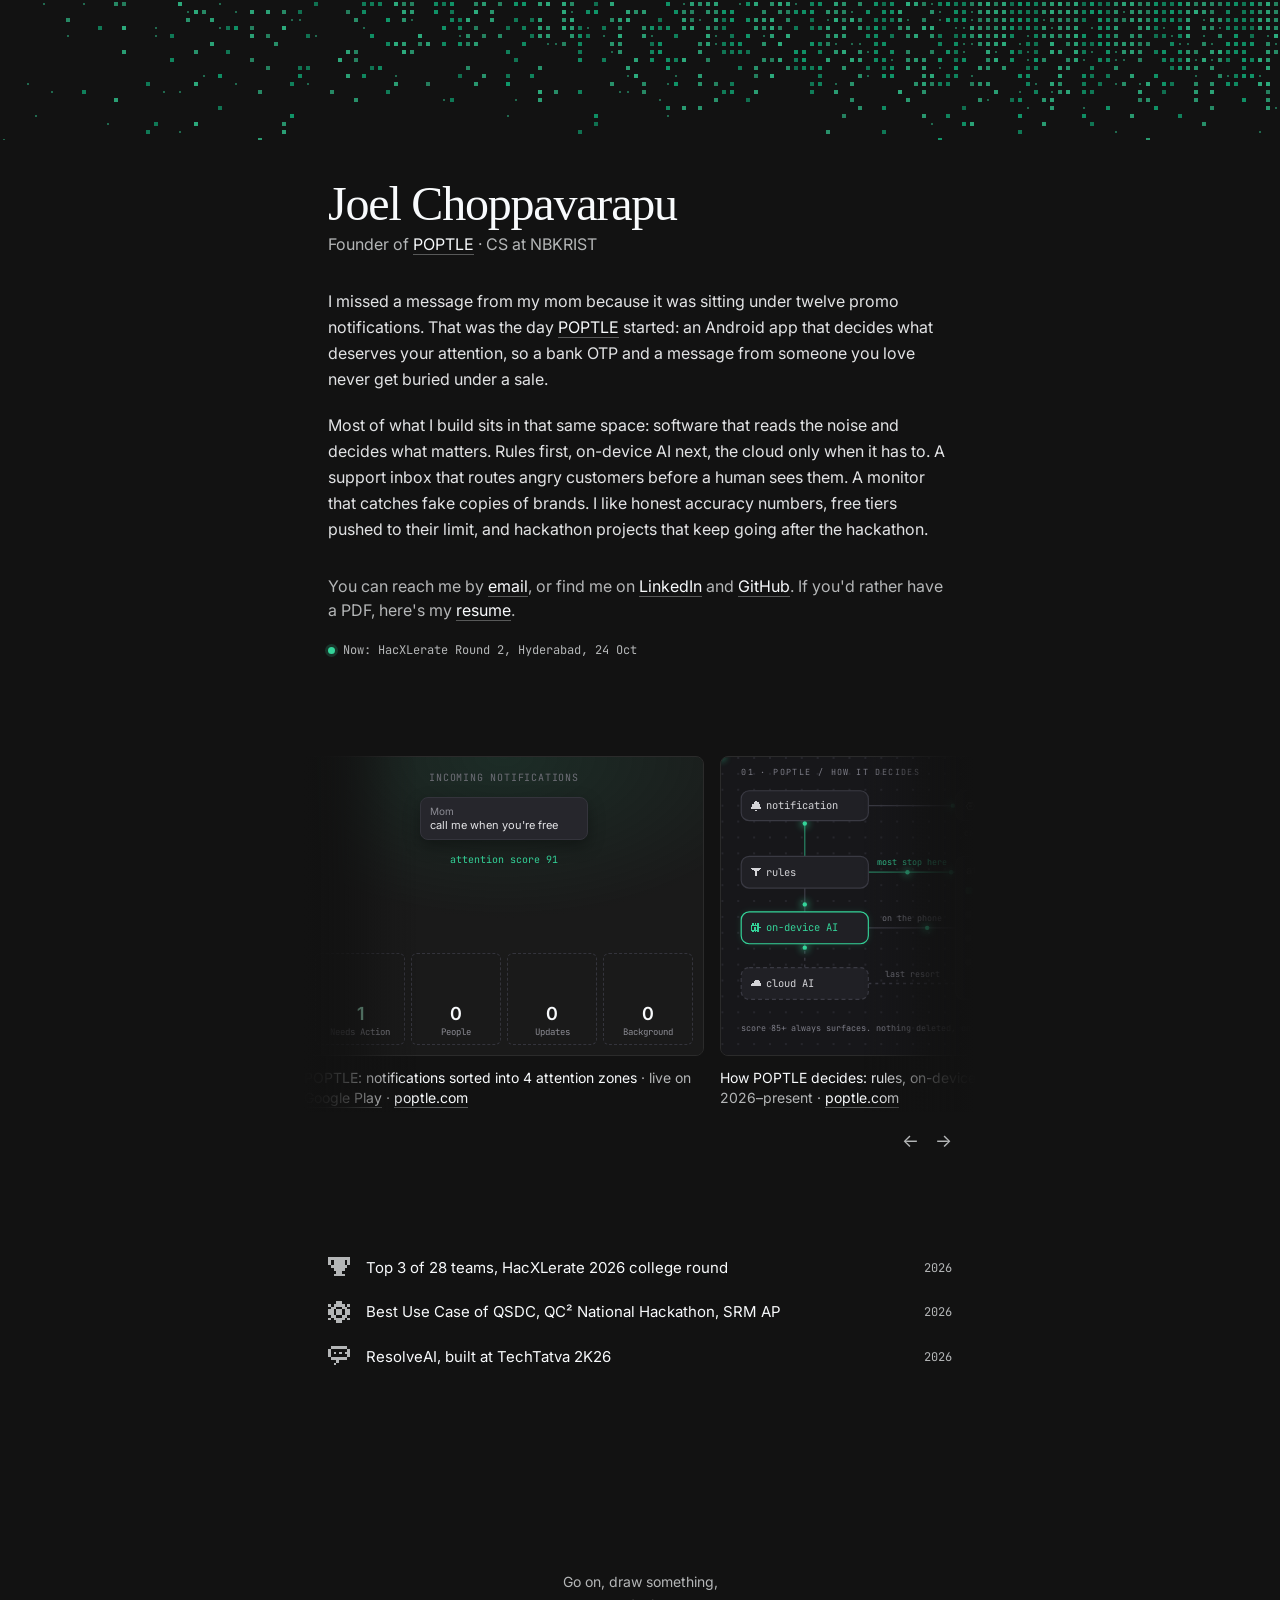
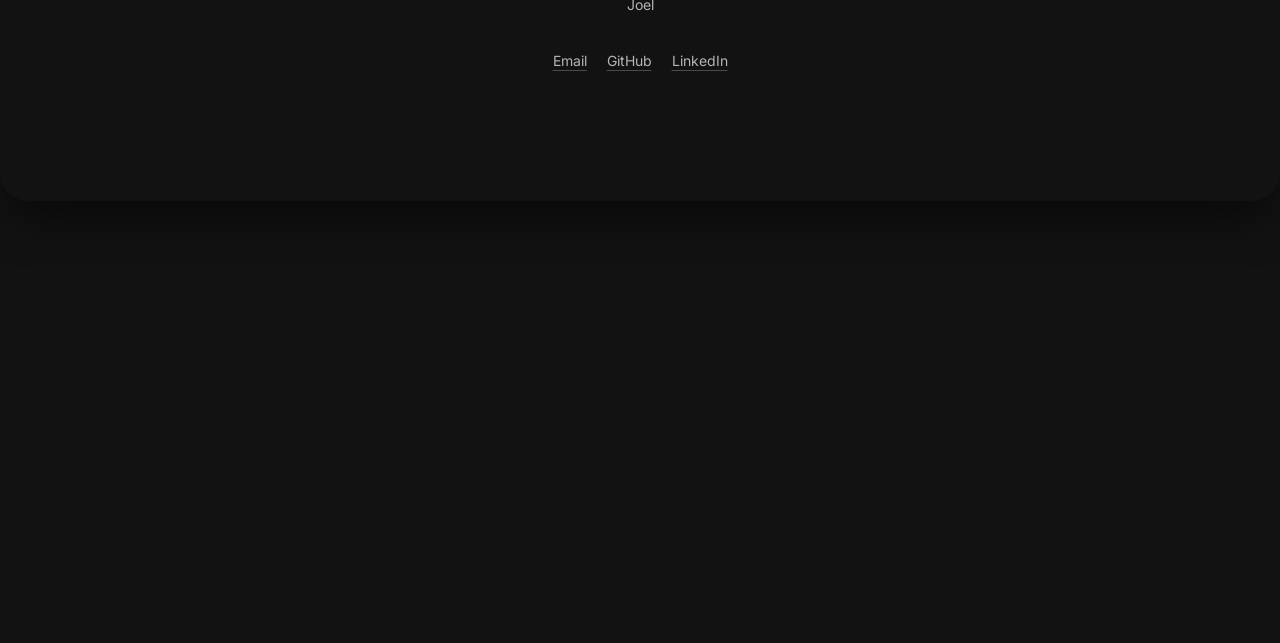
==== index.html @ 9362f7d1 "Portfolio site: home, project diagrams, recognition, drawing wall, resume Co-Authored-By: Claude Opu" ====
<!doctype html>
<html lang="en">
<head>
<meta charset="utf-8">
<meta name="viewport" content="width=device-width,initial-scale=1">
<title>Joel Choppavarapu</title>
<meta name="description" content="Joel Choppavarapu, founder of POPTLE: an Android app that sorts notifications by what actually deserves your attention.">
<meta name="theme-color" content="#121212">
<link rel="preconnect" href="https://fonts.googleapis.com">
<link href="https://fonts.googleapis.com/css2?family=Inter:wght@400;500;600&family=JetBrains+Mono&display=swap" rel="stylesheet">
<link rel="stylesheet" href="/site.css">
</head>
<body>
<div class="sheet">
  <div class="hero-art"><canvas id="halftone" aria-hidden="true"></canvas></div>

  <main>
    <div class="col">
      <header class="intro">
        <h1 class="name">Joel Choppavarapu</h1>
        <p class="sub">Founder of <a class="link" href="https://poptle.com">POPTLE</a> · CS at NBKRIST</p>
        <div class="bio">
          <p>I missed a message from my mom because it was sitting under twelve promo notifications. That was the day <a class="link" href="https://play.google.com/store/apps/details?id=com.poptle.app">POPTLE</a> started: an Android app that decides what deserves your attention, so a bank OTP and a message from someone you love never get buried under a sale.</p>
          <p>Most of what I build sits in that same space: software that reads the noise and decides what matters. Rules first, on-device AI next, the cloud only when it has to. A support inbox that routes angry customers before a human sees them. A monitor that catches fake copies of brands. I like honest accuracy numbers, free tiers pushed to their limit, and hackathon projects that keep going after the hackathon.</p>
        </div>
        <p class="contact">You can reach me by <a class="link" href="mailto:choppavarapujoel@gmail.com">email</a>, or find me on <a class="link" href="https://www.linkedin.com/in/joel-choppavarapu-424691303/">LinkedIn</a> and <a class="link" href="https://github.com/Joel-Judson-Paul77">GitHub</a>. If you'd rather have a PDF, here's my <a class="link" href="/JoelChoppavarapuResume.pdf">resume</a>.</p>
        <p class="now">Now: HacXLerate Round 2, Hyderabad, 24 Oct</p>
      </header>

      <section class="proj-sec" aria-label="Work and projects">
        <div class="rail">
          <ul class="track">
            <li class="proj">
              <div class="art" data-sorter></div>
              <p class="cap"><span class="t">POPTLE: notifications sorted into 4 attention zones</span> · live on <a class="link" href="https://play.google.com/store/apps/details?id=com.poptle.app">Google Play</a> · <a class="link" href="https://poptle.com">poptle.com</a></p>
            </li>
            <li class="proj">
              <div class="art" data-sketch="poptle"></div>
              <p class="cap"><span class="t">How POPTLE decides: rules, on-device AI, then cloud</span> · 2026–present · <a class="link" href="https://poptle.com">poptle.com</a></p>
            </li>
            <li class="proj">
              <div class="art" data-sketch="clonex"></div>
              <p class="cap"><span class="t">CloneX: brand impersonation monitor</span> · HacXLerate top 3 of 28 · <a class="link" href="https://github.com/Joel-Judson-Paul77/clonex">GitHub</a></p>
            </li>
            <li class="proj">
              <div class="art" data-sketch="resolveai"></div>
              <p class="cap"><span class="t">ResolveAI: support triage on n8n and Gemini</span> · TechTatva 2K26</p>
            </li>
            <li class="proj">
              <div class="art" data-sketch="qsdc"></div>
              <p class="cap"><span class="t">Quantum superdense coding</span> · award, SRM University AP · <a class="link" href="https://qec-dense.streamlit.app">Live demo</a> · <a class="link" href="https://github.com/Joel-Judson-Paul77/qec-dense">GitHub</a></p>
            </li>
          </ul>
          <div class="fade l" aria-hidden="true"></div>
          <div class="fade r" aria-hidden="true"></div>
        </div>
        <div class="arrows"><button id="prev" aria-label="Previous">←</button><button id="next" aria-label="Next">→</button></div>
      </section>


      <section class="list-sec" aria-label="Recognition">
        <ul class="rows">
          <li><a href="https://github.com/Joel-Judson-Paul77/clonex" data-icon="trophy"><span class="t">Top 3 of 28 teams, HacXLerate 2026 college round</span><span class="yr">2026</span></a></li>
          <li><a href="https://qec-dense.streamlit.app" data-icon="atom"><span class="t">Best Use Case of QSDC, QC² National Hackathon, SRM AP</span><span class="yr">2026</span></a></li>
          <li><a href="https://github.com/Joel-Judson-Paul77" data-icon="chat"><span class="t">ResolveAI, built at TechTatva 2K26</span><span class="yr">2026</span></a></li>
        </ul>
      </section>
    </div>

    <div class="foot">
      <p>Go on, draw something,<br>Joel</p>
      <div class="links"><a class="link" href="mailto:choppavarapujoel@gmail.com">Email</a><a class="link" href="https://github.com/Joel-Judson-Paul77">GitHub</a><a class="link" href="https://www.linkedin.com/in/joel-choppavarapu-424691303/">LinkedIn</a></div>
    </div>
  </main>
</div>

<div class="wall">
  <section aria-label="Drawing wall">
    <div class="head"><h2>Leave something behind</h2><p>Anyone who visits can draw here. No account, no sign-up, no notifications. Promise.</p></div>
    <div class="stage" id="stage"></div>
    <div class="bar">
      <button data-draw><svg class="i" viewBox="0 0 24 24" fill="none" stroke="currentColor" stroke-width="2" stroke-linecap="round" stroke-linejoin="round"><path d="M12 20h9M16.5 3.5a2.1 2.1 0 013 3L7 19l-4 1 1-4z"/></svg>Draw something</button>
      <a href="/drawings.html">View all drawings <svg class="i" viewBox="0 0 24 24" fill="none" stroke="currentColor" stroke-width="2" stroke-linecap="round" stroke-linejoin="round"><path d="M5 12h14M13 6l6 6-6 6"/></svg></a>
    </div>
  </section>
</div>
<script src="/site.js"></script>
</body>
</html>
---- site.css ----
/* Measurements mirror the reference site: 672px column, 24px gutters, 48px serif name,
   400px 4:3 sketch cards, 15px list rows, fixed orange wall revealed as the sheet scrolls away. */
:root[data-theme="violet"]{--accent:#8b7bff;--accent-rgb:124,92,240;--accent-rgb2:99,102,241;--brand-a:#6366F1;--brand-b:#7C5CF0;--accent-soft:#c4b5fd}
:root{
  --bg:#121212; --surface:#1a1a1a; --line:#2b2b2b;
  --text:#f8fafc; --muted:#b4b6b7; /* theme: set data-theme on <html> to "violet" for the POPTLE palette */
  --accent:#34d399;--accent-rgb:52,211,153;--accent-rgb2:16,185,129;--brand-a:#047857;--brand-b:#059669;--accent-soft:#a7f3d0;
  --serif:Georgia,"Times New Roman",serif;
  --sans:Inter,ui-sans-serif,system-ui,sans-serif;
  --mono:"JetBrains Mono",ui-monospace,"SF Mono",Menlo,monospace;
  --wall-h:min(470px,58vh);
}
*{box-sizing:border-box}
html{scroll-behavior:smooth}
body{margin:0;background:var(--bg);color:var(--text);font:16px/24px var(--sans);-webkit-font-smoothing:antialiased}
h1,h2,p,ul{margin:0;padding:0}
ul{list-style:none}
button{font:inherit;color:inherit}

.link{color:var(--text);text-decoration:underline;text-decoration-color:rgba(248,250,252,.3);text-underline-offset:4px;text-decoration-thickness:1px;transition:text-decoration-color .2s,color .2s}
.link:hover{text-decoration-color:var(--accent);color:var(--accent)}

/* the dark sheet that lifts off the fixed wall */
.sheet{position:relative;z-index:10;min-height:100vh;background:var(--bg);border-radius:0 0 28px 28px;box-shadow:0 24px 48px -12px rgba(0,0,0,.6)}
.col{max-width:672px;margin:0 auto;padding:0 24px}

/* halftone header */
.hero-art{height:110px;width:100%}
@media(min-width:640px){.hero-art{height:140px}}
#halftone{display:block;width:100%;height:100%;image-rendering:pixelated;transition:opacity .9s cubic-bezier(.22,1,.36,1)}

header.intro{padding:24px 0 64px}
@media(min-width:640px){header.intro{padding:40px 0 80px}}
h1.name{font:400 36px/40px var(--serif);letter-spacing:-.025em}
@media(min-width:640px){h1.name{font-size:48px;line-height:48px}}
.sub{margin-top:4px;color:var(--muted)}
.bio{margin-top:32px;font-size:15px;line-height:1.625;color:rgba(248,250,252,.9)}
.bio p+p{margin-top:20px}
@media(min-width:640px){.bio{font-size:16px;line-height:26px}}
.contact{margin-top:32px;font-size:15px;color:var(--muted)}
@media(min-width:640px){.contact{font-size:16px}}

/* project carousel */
.proj-sec{padding:16px 0}
.rail{position:relative;margin:0 -24px}
.track{display:flex;gap:16px;overflow-x:auto;scroll-snap-type:x mandatory;padding:0 24px 4px;scrollbar-width:none}
.track::-webkit-scrollbar{display:none}
.proj{flex:none;width:82vw;scroll-snap-align:start}
@media(min-width:640px){.proj{width:400px}}
.art{aspect-ratio:4/3;overflow:hidden;border-radius:8px;border:1px solid var(--line);background:var(--surface)}
.art svg{display:block;width:100%;height:100%}
.art.word{display:grid;place-items:center;background:radial-gradient(120% 120% at 20% 0%,#222 0%,#1a1a1a 55%,#151515 100%)}
.word span{font:600 30px/1 var(--sans);letter-spacing:-.03em;background:linear-gradient(90deg,var(--accent),var(--accent-soft));-webkit-background-clip:text;background-clip:text;color:transparent}
.cap{margin-top:12px;font-size:14px;line-height:20px;color:var(--muted)}
.cap .t{color:var(--text)}
.fade{position:absolute;top:0;bottom:0;width:64px;z-index:10;pointer-events:none;transition:opacity .3s}
@media(min-width:640px){.fade{width:112px}}
.fade.l{left:0;background:linear-gradient(to right,var(--bg) 0%,rgba(18,18,18,.96) 18%,rgba(18,18,18,.8) 38%,rgba(18,18,18,.45) 62%,rgba(18,18,18,.15) 82%,rgba(18,18,18,0) 100%)}
.fade.r{right:0;background:linear-gradient(to left,var(--bg) 0%,rgba(18,18,18,.96) 18%,rgba(18,18,18,.8) 38%,rgba(18,18,18,.45) 62%,rgba(18,18,18,.15) 82%,rgba(18,18,18,0) 100%)}
.arrows{display:none;justify-content:flex-end;gap:16px;margin-top:20px;font-size:18px;line-height:1}
@media(min-width:640px){.arrows{display:flex}}
.arrows button{background:none;border:0;margin:-8px;padding:8px;color:var(--muted);cursor:pointer;transition:color .2s}
.arrows button:hover{color:var(--accent)}
.arrows button:disabled{opacity:.3;pointer-events:none}

/* writing list */
.list-sec{padding:64px 0}
@media(min-width:640px){.list-sec{padding:80px 0}}
.rows{margin:0 -12px}
.rows a{display:flex;align-items:center;gap:16px;padding:11px 12px;border-radius:6px;color:var(--text);text-decoration:none;transition:background-color .15s}
.rows a:hover{background:var(--surface)}
.rows .ic{width:22px;height:22px;flex:none;color:var(--muted);transition:color .15s}
.rows a:hover .ic{color:var(--accent)}
.rows .t{flex:1;min-width:0;font-size:15px;line-height:22.5px;white-space:nowrap;overflow:hidden;text-overflow:ellipsis}
.rows .m{flex:none;font:12px/16px var(--mono);color:var(--muted);font-variant-numeric:tabular-nums}

/* footer inside the sheet */
.foot{max-width:672px;margin:0 auto;padding:80px 24px 96px;text-align:center}
@media(min-width:640px){.foot{padding:112px 24px 128px}}
.foot p{font-size:14px;line-height:1.625;color:var(--muted)}
.foot .links{margin-top:32px;display:flex;flex-wrap:wrap;justify-content:center;gap:8px 20px;font-size:14px;color:var(--muted)}
.foot .links a{color:var(--muted);text-decoration-color:rgba(180,182,183,.35)}

/* fixed orange wall, revealed under the sheet */
.wall{position:fixed;left:0;right:0;bottom:0;z-index:0}
.wall section{position:relative;min-height:var(--wall-h);overflow:hidden;background:linear-gradient(135deg,var(--brand-a),var(--brand-b));color:#fff}
.wall .head{position:relative;z-index:10;max-width:672px;margin:0 auto;padding:40px 24px 0;text-align:center}
@media(min-width:640px){.wall .head{padding-top:48px}}
.wall h2{font:400 28px/42px var(--serif);letter-spacing:-.025em}
.wall .head p{max-width:448px;margin:4px auto 0;font-size:18px;line-height:27px;color:rgba(255,255,255,.85)}
.stage{position:absolute;inset:24px 0 56px 0}
@media(min-width:640px){.stage{top:144px}}
.fig{position:absolute;margin:0;width:var(--w,200px);background:#fff;border-radius:6px;padding:8px;box-shadow:0 4px 6px -1px rgba(0,0,0,.1),0 2px 4px -2px rgba(0,0,0,.1);cursor:grab;touch-action:none;user-select:none;transition:transform .2s}
.fig:hover{z-index:10}
.fig.drag{cursor:grabbing;transition:none;z-index:20}
.fig svg{display:block;width:100%;aspect-ratio:4/3;background:#fff;pointer-events:none}
.fig .m{margin:0 0 4px;font-size:11px;line-height:1.375;color:rgba(0,0,0,.7);display:-webkit-box;-webkit-line-clamp:2;-webkit-box-orient:vertical;overflow:hidden}
.fig figcaption{margin-top:4px;font-size:11px;line-height:16px;text-align:right;color:rgba(0,0,0,.45);overflow:hidden;text-overflow:ellipsis;white-space:nowrap}
.addbtn{position:absolute;left:50%;top:50%;transform:translate(-50%,-50%);display:none;flex-direction:column;align-items:center;justify-content:center;gap:8px;width:200px;height:150px;border:2px dashed rgba(255,255,255,.45);border-radius:6px;background:none;font-weight:600;cursor:pointer;color:#fff;transition:background-color .2s}
.addbtn:hover{background:rgba(255,255,255,.08)}
@media(min-width:640px){.addbtn{display:flex}}
.wall .bar{position:absolute;left:20px;right:20px;bottom:16px;z-index:10;display:flex;align-items:center;justify-content:space-between;font-size:16px;font-weight:600}
@media(min-width:640px){.wall .bar{left:32px;right:32px;font-size:18px}}
.wall .bar a,.wall .bar button{display:flex;align-items:center;gap:10px;background:none;border:0;padding:0;color:#fff;text-decoration:none;cursor:pointer;transition:opacity .2s}
.wall .bar a:hover,.wall .bar button:hover{opacity:.75}
@media(min-width:640px){.wall .bar button{visibility:hidden}}
.wall svg.i{width:20px;height:20px}

/* article pages */
.post{padding:48px 0}
@media(min-width:640px){.post{padding:64px 0}}
.post .back{font:12px/16px var(--mono);color:var(--muted);text-decoration:none;transition:color .2s}
.post .back:hover{color:var(--accent)}
.post .titlerow{margin-top:40px;display:flex;align-items:center;gap:12px}
.post .titlerow svg{width:24px;height:24px;color:var(--accent);flex:none}
.post h1{font:400 30px/36px var(--serif);letter-spacing:-.025em}
.post .rt{margin-top:8px;font:12px/16px var(--mono);color:var(--muted)}
.post .lede{margin-top:24px;font-size:15px;line-height:22.5px;color:var(--muted)}
.post .body{margin-top:32px;font-size:15px;line-height:1.625;color:rgba(248,250,252,.9)}
.post .body h2{font:400 20px/28px var(--serif);letter-spacing:-.01em;color:var(--text);margin:40px 0 12px}
.post .body p+p{margin-top:16px}
.post .draft{display:inline-block;margin-top:20px;font:11px/16px var(--mono);color:var(--accent);border:1px dashed var(--accent);padding:1px 8px;border-radius:4px}
.post.wide{max-width:960px}

/* drawings page */
.gridwall{margin-top:32px;display:grid;gap:24px;grid-template-columns:repeat(auto-fill,minmax(200px,1fr))}
.tile .pic{aspect-ratio:4/3;background:#fff;border-radius:6px;overflow:hidden}
.tile .pic svg{display:block;width:100%;height:100%}
.tile .who{margin-top:8px;display:flex;justify-content:space-between;font-size:13px;font-weight:500}
.tile .who span{color:var(--muted);font-weight:400}
.tile .note{font-size:13px;color:var(--muted)}
.tile.add{aspect-ratio:4/3;display:grid;place-items:center;border:1px dashed #444;border-radius:6px;background:none;color:var(--text);cursor:pointer;font-size:13px;text-align:center;transition:border-color .2s}
.tile.add:hover{border-color:var(--accent)}

/* draw modal */
.modal{position:fixed;inset:0;z-index:100;display:none;place-items:center;padding:16px;background:rgba(0,0,0,.65)}
.modal.open{display:grid}
.panel{width:min(400px,100%);background:#161616;border:1px solid var(--line);border-radius:12px;padding:16px}
.swatches{display:flex;gap:8px;justify-content:center;margin-bottom:12px}
.swatches button{width:24px;height:24px;border-radius:4px;border:2px solid transparent;cursor:pointer}
.swatches button.on{border-color:#fff}
.panel canvas{display:block;width:100%;aspect-ratio:4/3;background:#fff;border-radius:6px;touch-action:none;cursor:crosshair}
.panel input{width:100%;margin-top:10px;padding:8px 10px;background:#1e1e1e;border:1px solid var(--line);border-radius:6px;color:var(--text);font:inherit;font-size:14px}
.panel input:focus{outline:1px solid var(--accent)}
.panel .row{display:flex;gap:8px}
.panel .count{text-align:right;font:11px var(--mono);color:var(--muted);margin-top:3px}
.btn{margin-top:10px;padding:8px 14px;background:#1e1e1e;border:1px solid var(--line);border-radius:6px;font-size:14px;cursor:pointer}
.btn.primary{flex:1;background:var(--accent);border-color:var(--accent);color:#fff;font-weight:500}
.btn:hover{filter:brightness(1.12)}

@media(prefers-reduced-motion:reduce){html{scroll-behavior:auto}.fig,.rows a,.link{transition:none}}

/* POPTLE live sorter card */
.sorter{position:relative;width:100%;height:100%;background:radial-gradient(120% 90% at 50% 0%,rgba(var(--accent-rgb),.10) 0%,#1a1a1a 60%);overflow:hidden;font-family:var(--sans)}
.sorter .src{position:absolute;top:14px;left:0;right:0;text-align:center;font:10px var(--mono);color:#6f6f78;letter-spacing:.08em}
.sorter .zones{position:absolute;left:10px;right:10px;bottom:10px;display:grid;grid-template-columns:repeat(4,1fr);gap:6px}
.sorter .zone{height:92px;border:1px dashed #34343c;border-radius:6px;display:flex;flex-direction:column;justify-content:flex-end;align-items:center;padding:6px 2px;transition:border-color .3s,background-color .3s}
.sorter .zone.hit{border-color:var(--accent);background:rgba(var(--accent-rgb),.08)}
.sorter .zone b{font:600 18px/1 var(--sans);color:var(--text)}
.sorter .zone span{margin-top:4px;font:9px/1.2 var(--mono);color:#8b8b93;text-align:center}
.sorter .zone.na b{color:var(--accent-soft)}
.chip{position:absolute;left:50%;top:40px;width:168px;margin-left:-84px;padding:7px 9px;border-radius:8px;background:#26262c;border:1px solid #34343c;font-size:11px;line-height:1.3;color:#e4e4e7;box-shadow:0 6px 16px rgba(0,0,0,.35);transition:transform .9s cubic-bezier(.5,0,.2,1),opacity .9s,width .9s;white-space:nowrap;overflow:hidden;text-overflow:ellipsis}
.chip i{font-style:normal;color:#8b8b93;font-size:10px;display:block}
.chip.flag{border-color:#f87171}
.chip.flag i{color:#f87171}
.sorter .score{position:absolute;top:96px;left:0;right:0;text-align:center;font:10px var(--mono);color:var(--accent);opacity:0;transition:opacity .3s}
/* recognition rows reuse the writing rows */
.rows .yr{flex:none;font:12px/16px var(--mono);color:var(--muted)}
.rec{padding-top:0}
.now{margin-top:20px;display:inline-flex;align-items:center;gap:8px;font:12px/16px var(--mono);color:var(--muted)}
.now::before{content:"";width:7px;height:7px;border-radius:50%;background:var(--accent);box-shadow:0 0 0 3px rgba(var(--accent-rgb),.18)}
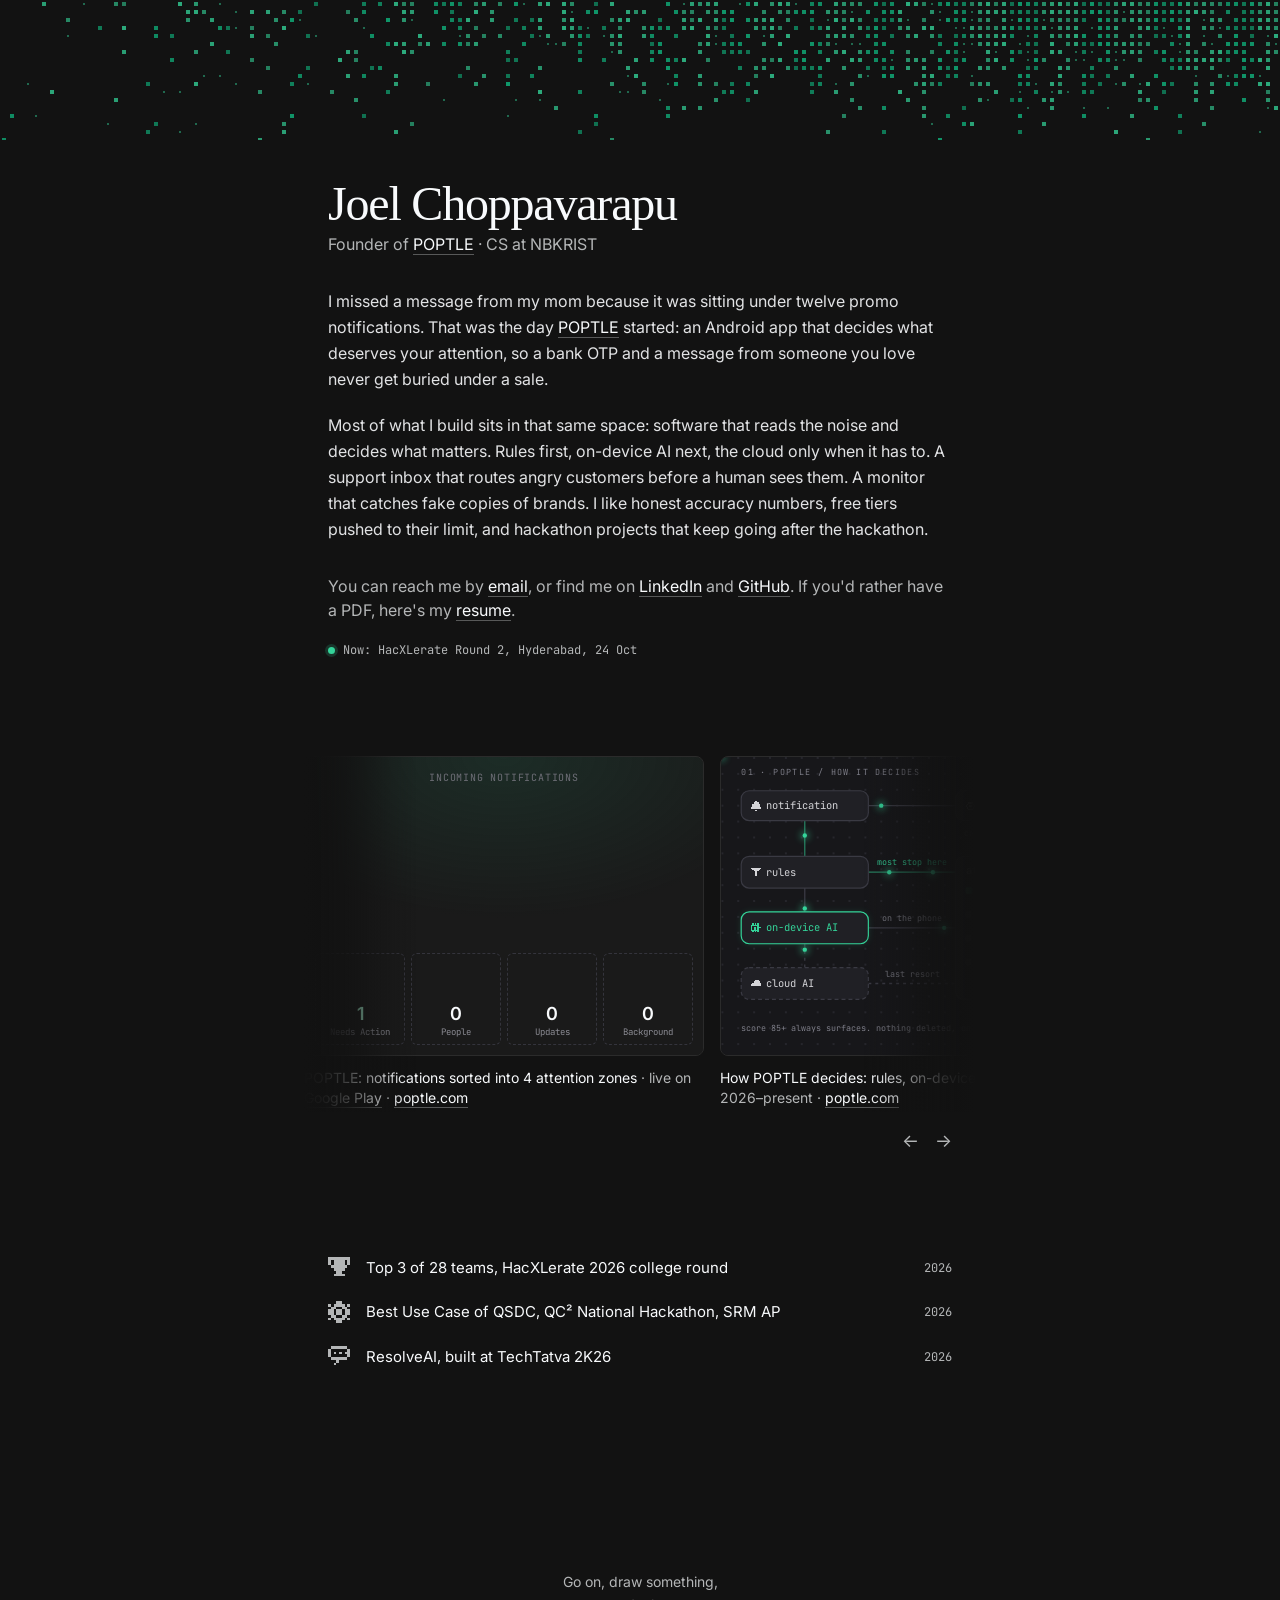
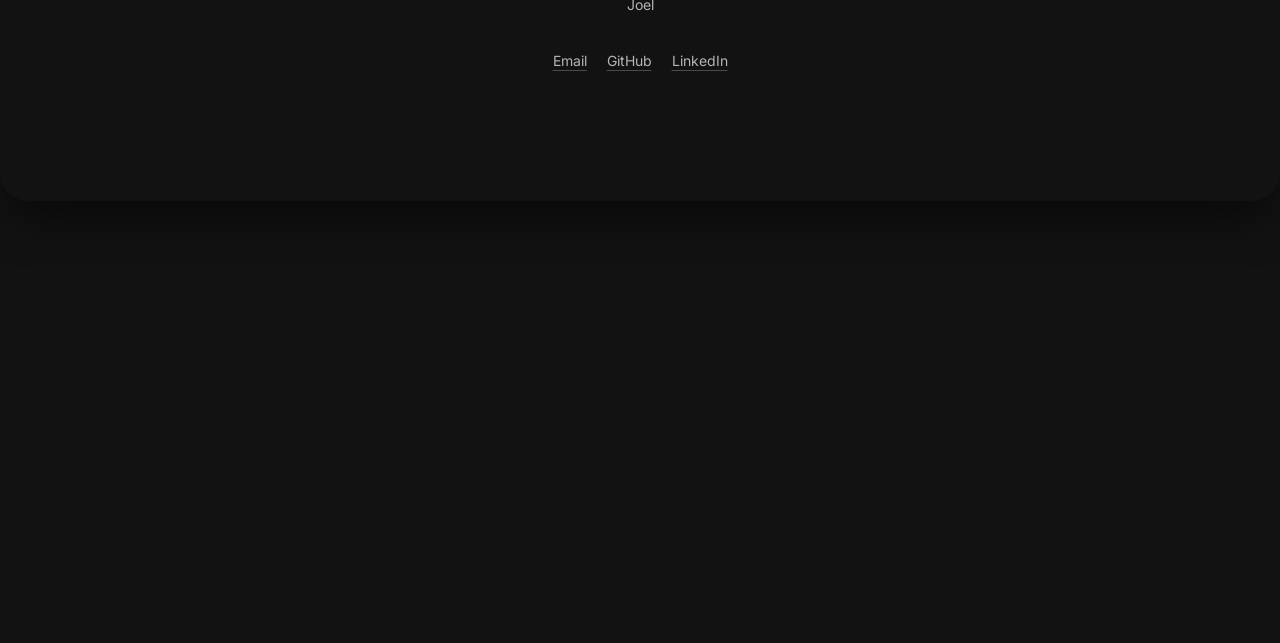
==== commit e3045305: "Update GitHub links for renamed username JoelChoppavarapu Co-Authored-By: Claude Sonnet 5.5 <noreply" ====
--- a/index.html
+++ b/index.html
@@ -23,7 +23,7 @@
           <p>I missed a message from my mom because it was sitting under twelve promo notifications. That was the day <a class="link" href="https://play.google.com/store/apps/details?id=com.poptle.app">POPTLE</a> started: an Android app that decides what deserves your attention, so a bank OTP and a message from someone you love never get buried under a sale.</p>
           <p>Most of what I build sits in that same space: software that reads the noise and decides what matters. Rules first, on-device AI next, the cloud only when it has to. A support inbox that routes angry customers before a human sees them. A monitor that catches fake copies of brands. I like honest accuracy numbers, free tiers pushed to their limit, and hackathon projects that keep going after the hackathon.</p>
         </div>
-        <p class="contact">You can reach me by <a class="link" href="mailto:choppavarapujoel@gmail.com">email</a>, or find me on <a class="link" href="https://www.linkedin.com/in/joel-choppavarapu-424691303/">LinkedIn</a> and <a class="link" href="https://github.com/Joel-Judson-Paul77">GitHub</a>. If you'd rather have a PDF, here's my <a class="link" href="/JoelChoppavarapuResume.pdf">resume</a>.</p>
+        <p class="contact">You can reach me by <a class="link" href="mailto:choppavarapujoel@gmail.com">email</a>, or find me on <a class="link" href="https://www.linkedin.com/in/joel-choppavarapu-424691303/">LinkedIn</a> and <a class="link" href="https://github.com/JoelChoppavarapu">GitHub</a>. If you'd rather have a PDF, here's my <a class="link" href="/JoelChoppavarapuResume.pdf">resume</a>.</p>
         <p class="now">Now: HacXLerate Round 2, Hyderabad, 24 Oct</p>
       </header>
 
@@ -40,7 +40,7 @@
             </li>
             <li class="proj">
               <div class="art" data-sketch="clonex"></div>
-              <p class="cap"><span class="t">CloneX: brand impersonation monitor</span> · HacXLerate top 3 of 28 · <a class="link" href="https://github.com/Joel-Judson-Paul77/clonex">GitHub</a></p>
+              <p class="cap"><span class="t">CloneX: brand impersonation monitor</span> · HacXLerate top 3 of 28 · <a class="link" href="https://github.com/JoelChoppavarapu/clonex">GitHub</a></p>
             </li>
             <li class="proj">
               <div class="art" data-sketch="resolveai"></div>
@@ -48,7 +48,7 @@
             </li>
             <li class="proj">
               <div class="art" data-sketch="qsdc"></div>
-              <p class="cap"><span class="t">Quantum superdense coding</span> · award, SRM University AP · <a class="link" href="https://qec-dense.streamlit.app">Live demo</a> · <a class="link" href="https://github.com/Joel-Judson-Paul77/qec-dense">GitHub</a></p>
+              <p class="cap"><span class="t">Quantum superdense coding</span> · award, SRM University AP · <a class="link" href="https://qec-dense.streamlit.app">Live demo</a> · <a class="link" href="https://github.com/JoelChoppavarapu/qec-dense">GitHub</a></p>
             </li>
           </ul>
           <div class="fade l" aria-hidden="true"></div>
@@ -60,16 +60,16 @@
 
       <section class="list-sec" aria-label="Recognition">
         <ul class="rows">
-          <li><a href="https://github.com/Joel-Judson-Paul77/clonex" data-icon="trophy"><span class="t">Top 3 of 28 teams, HacXLerate 2026 college round</span><span class="yr">2026</span></a></li>
+          <li><a href="https://github.com/JoelChoppavarapu/clonex" data-icon="trophy"><span class="t">Top 3 of 28 teams, HacXLerate 2026 college round</span><span class="yr">2026</span></a></li>
           <li><a href="https://qec-dense.streamlit.app" data-icon="atom"><span class="t">Best Use Case of QSDC, QC² National Hackathon, SRM AP</span><span class="yr">2026</span></a></li>
-          <li><a href="https://github.com/Joel-Judson-Paul77" data-icon="chat"><span class="t">ResolveAI, built at TechTatva 2K26</span><span class="yr">2026</span></a></li>
+          <li><a href="https://github.com/JoelChoppavarapu" data-icon="chat"><span class="t">ResolveAI, built at TechTatva 2K26</span><span class="yr">2026</span></a></li>
         </ul>
       </section>
     </div>
 
     <div class="foot">
       <p>Go on, draw something,<br>Joel</p>
-      <div class="links"><a class="link" href="mailto:choppavarapujoel@gmail.com">Email</a><a class="link" href="https://github.com/Joel-Judson-Paul77">GitHub</a><a class="link" href="https://www.linkedin.com/in/joel-choppavarapu-424691303/">LinkedIn</a></div>
+      <div class="links"><a class="link" href="mailto:choppavarapujoel@gmail.com">Email</a><a class="link" href="https://github.com/JoelChoppavarapu">GitHub</a><a class="link" href="https://www.linkedin.com/in/joel-choppavarapu-424691303/">LinkedIn</a></div>
     </div>
   </main>
 </div>
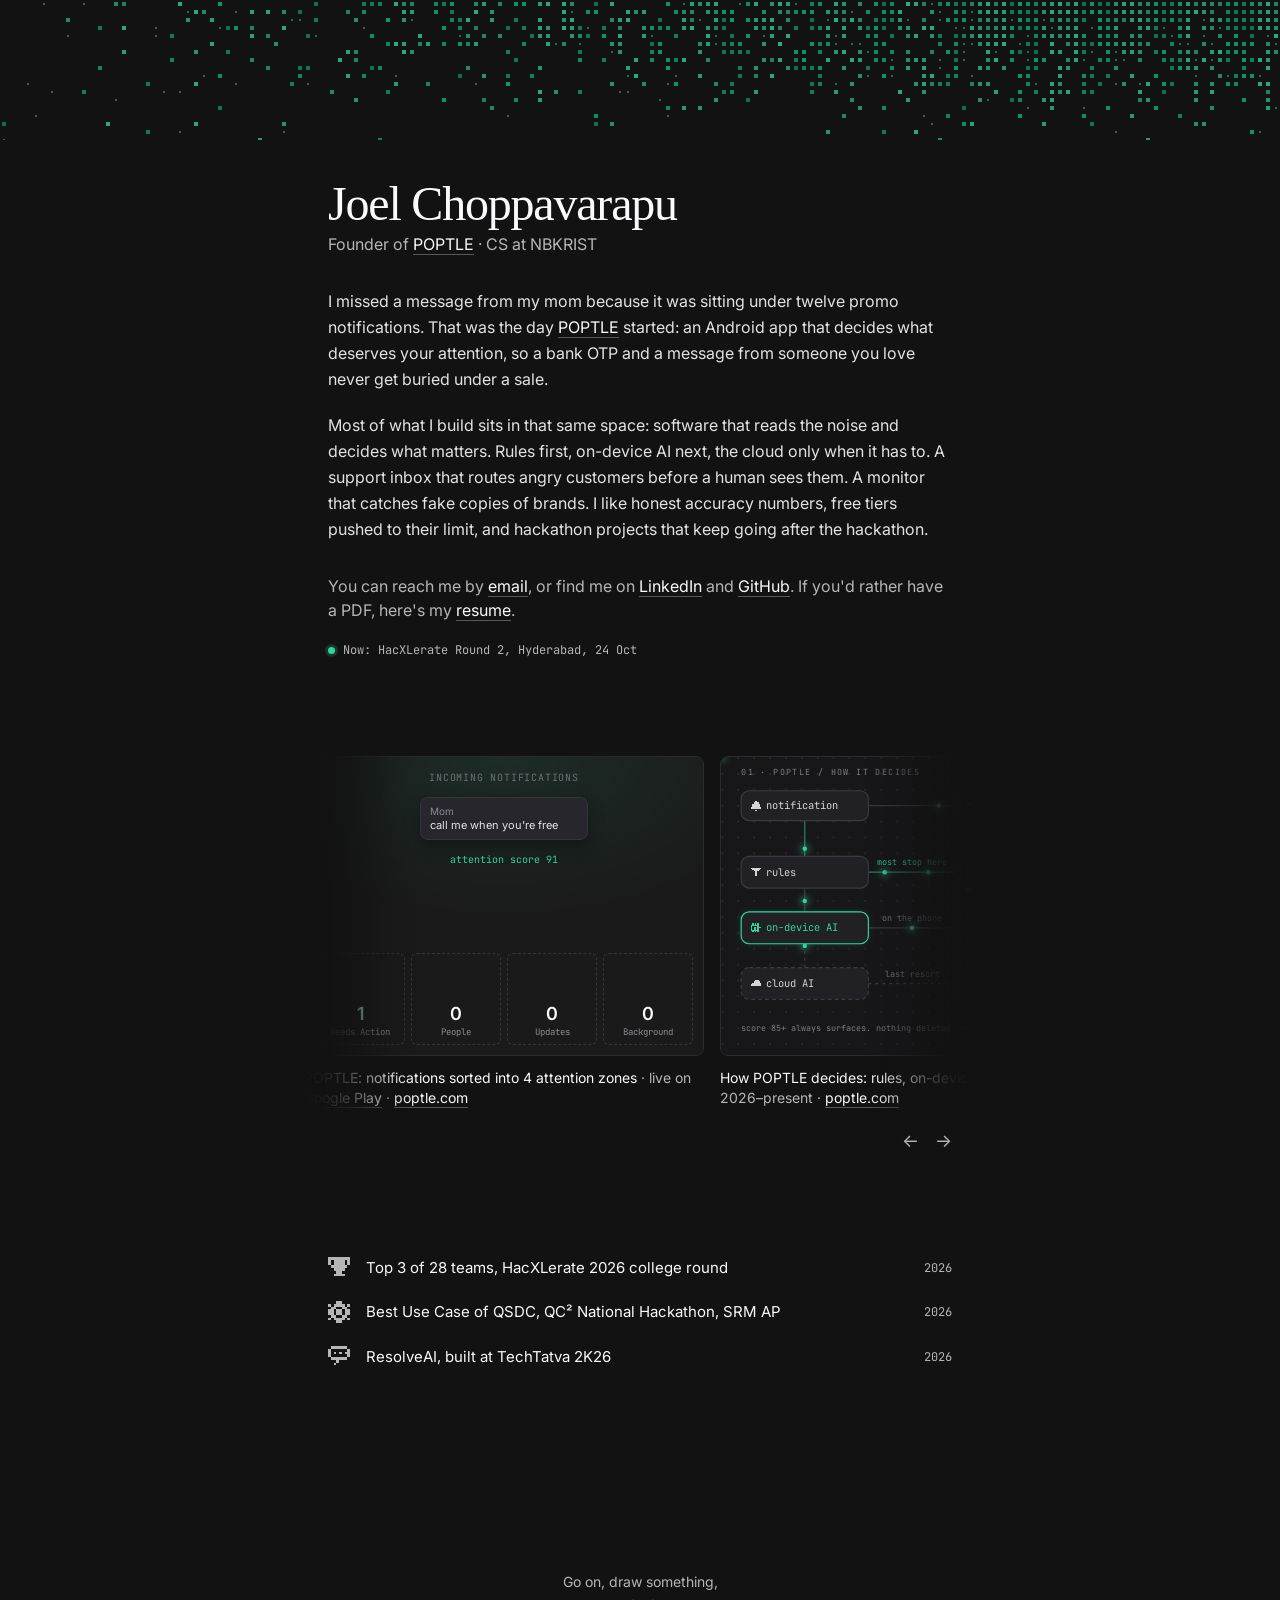
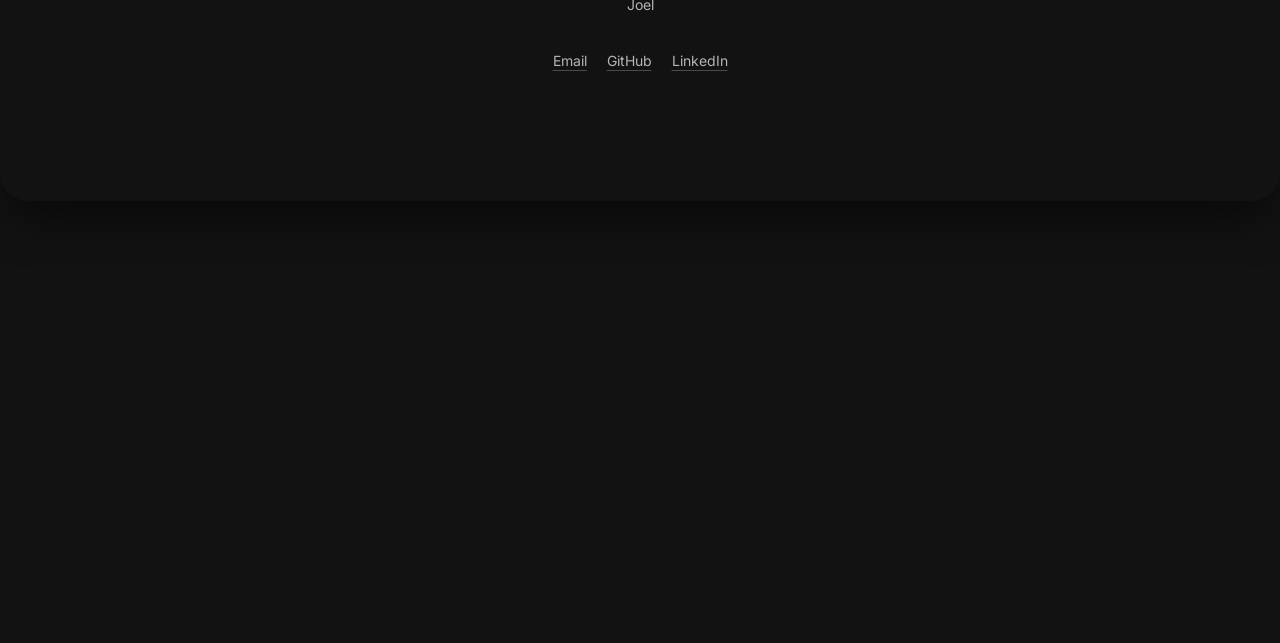
==== commit 72858c18: "Revert GitHub links to original username Joel-Judson-Paul77 Co-Authored-By: Claude Sonnet 5.5 <norep" ====
--- a/index.html
+++ b/index.html
@@ -23,7 +23,7 @@
           <p>I missed a message from my mom because it was sitting under twelve promo notifications. That was the day <a class="link" href="https://play.google.com/store/apps/details?id=com.poptle.app">POPTLE</a> started: an Android app that decides what deserves your attention, so a bank OTP and a message from someone you love never get buried under a sale.</p>
           <p>Most of what I build sits in that same space: software that reads the noise and decides what matters. Rules first, on-device AI next, the cloud only when it has to. A support inbox that routes angry customers before a human sees them. A monitor that catches fake copies of brands. I like honest accuracy numbers, free tiers pushed to their limit, and hackathon projects that keep going after the hackathon.</p>
         </div>
-        <p class="contact">You can reach me by <a class="link" href="mailto:choppavarapujoel@gmail.com">email</a>, or find me on <a class="link" href="https://www.linkedin.com/in/joel-choppavarapu-424691303/">LinkedIn</a> and <a class="link" href="https://github.com/JoelChoppavarapu">GitHub</a>. If you'd rather have a PDF, here's my <a class="link" href="/JoelChoppavarapuResume.pdf">resume</a>.</p>
+        <p class="contact">You can reach me by <a class="link" href="mailto:choppavarapujoel@gmail.com">email</a>, or find me on <a class="link" href="https://www.linkedin.com/in/joel-choppavarapu-424691303/">LinkedIn</a> and <a class="link" href="https://github.com/Joel-Judson-Paul77">GitHub</a>. If you'd rather have a PDF, here's my <a class="link" href="/JoelChoppavarapuResume.pdf">resume</a>.</p>
         <p class="now">Now: HacXLerate Round 2, Hyderabad, 24 Oct</p>
       </header>
 
@@ -40,7 +40,7 @@
             </li>
             <li class="proj">
               <div class="art" data-sketch="clonex"></div>
-              <p class="cap"><span class="t">CloneX: brand impersonation monitor</span> · HacXLerate top 3 of 28 · <a class="link" href="https://github.com/JoelChoppavarapu/clonex">GitHub</a></p>
+              <p class="cap"><span class="t">CloneX: brand impersonation monitor</span> · HacXLerate top 3 of 28 · <a class="link" href="https://github.com/Joel-Judson-Paul77/clonex">GitHub</a></p>
             </li>
             <li class="proj">
               <div class="art" data-sketch="resolveai"></div>
@@ -48,7 +48,7 @@
             </li>
             <li class="proj">
               <div class="art" data-sketch="qsdc"></div>
-              <p class="cap"><span class="t">Quantum superdense coding</span> · award, SRM University AP · <a class="link" href="https://qec-dense.streamlit.app">Live demo</a> · <a class="link" href="https://github.com/JoelChoppavarapu/qec-dense">GitHub</a></p>
+              <p class="cap"><span class="t">Quantum superdense coding</span> · award, SRM University AP · <a class="link" href="https://qec-dense.streamlit.app">Live demo</a> · <a class="link" href="https://github.com/Joel-Judson-Paul77/qec-dense">GitHub</a></p>
             </li>
           </ul>
           <div class="fade l" aria-hidden="true"></div>
@@ -60,16 +60,16 @@
 
       <section class="list-sec" aria-label="Recognition">
         <ul class="rows">
-          <li><a href="https://github.com/JoelChoppavarapu/clonex" data-icon="trophy"><span class="t">Top 3 of 28 teams, HacXLerate 2026 college round</span><span class="yr">2026</span></a></li>
+          <li><a href="https://github.com/Joel-Judson-Paul77/clonex" data-icon="trophy"><span class="t">Top 3 of 28 teams, HacXLerate 2026 college round</span><span class="yr">2026</span></a></li>
           <li><a href="https://qec-dense.streamlit.app" data-icon="atom"><span class="t">Best Use Case of QSDC, QC² National Hackathon, SRM AP</span><span class="yr">2026</span></a></li>
-          <li><a href="https://github.com/JoelChoppavarapu" data-icon="chat"><span class="t">ResolveAI, built at TechTatva 2K26</span><span class="yr">2026</span></a></li>
+          <li><a href="https://github.com/Joel-Judson-Paul77" data-icon="chat"><span class="t">ResolveAI, built at TechTatva 2K26</span><span class="yr">2026</span></a></li>
         </ul>
       </section>
     </div>
 
     <div class="foot">
       <p>Go on, draw something,<br>Joel</p>
-      <div class="links"><a class="link" href="mailto:choppavarapujoel@gmail.com">Email</a><a class="link" href="https://github.com/JoelChoppavarapu">GitHub</a><a class="link" href="https://www.linkedin.com/in/joel-choppavarapu-424691303/">LinkedIn</a></div>
+      <div class="links"><a class="link" href="mailto:choppavarapujoel@gmail.com">Email</a><a class="link" href="https://github.com/Joel-Judson-Paul77">GitHub</a><a class="link" href="https://www.linkedin.com/in/joel-choppavarapu-424691303/">LinkedIn</a></div>
     </div>
   </main>
 </div>
